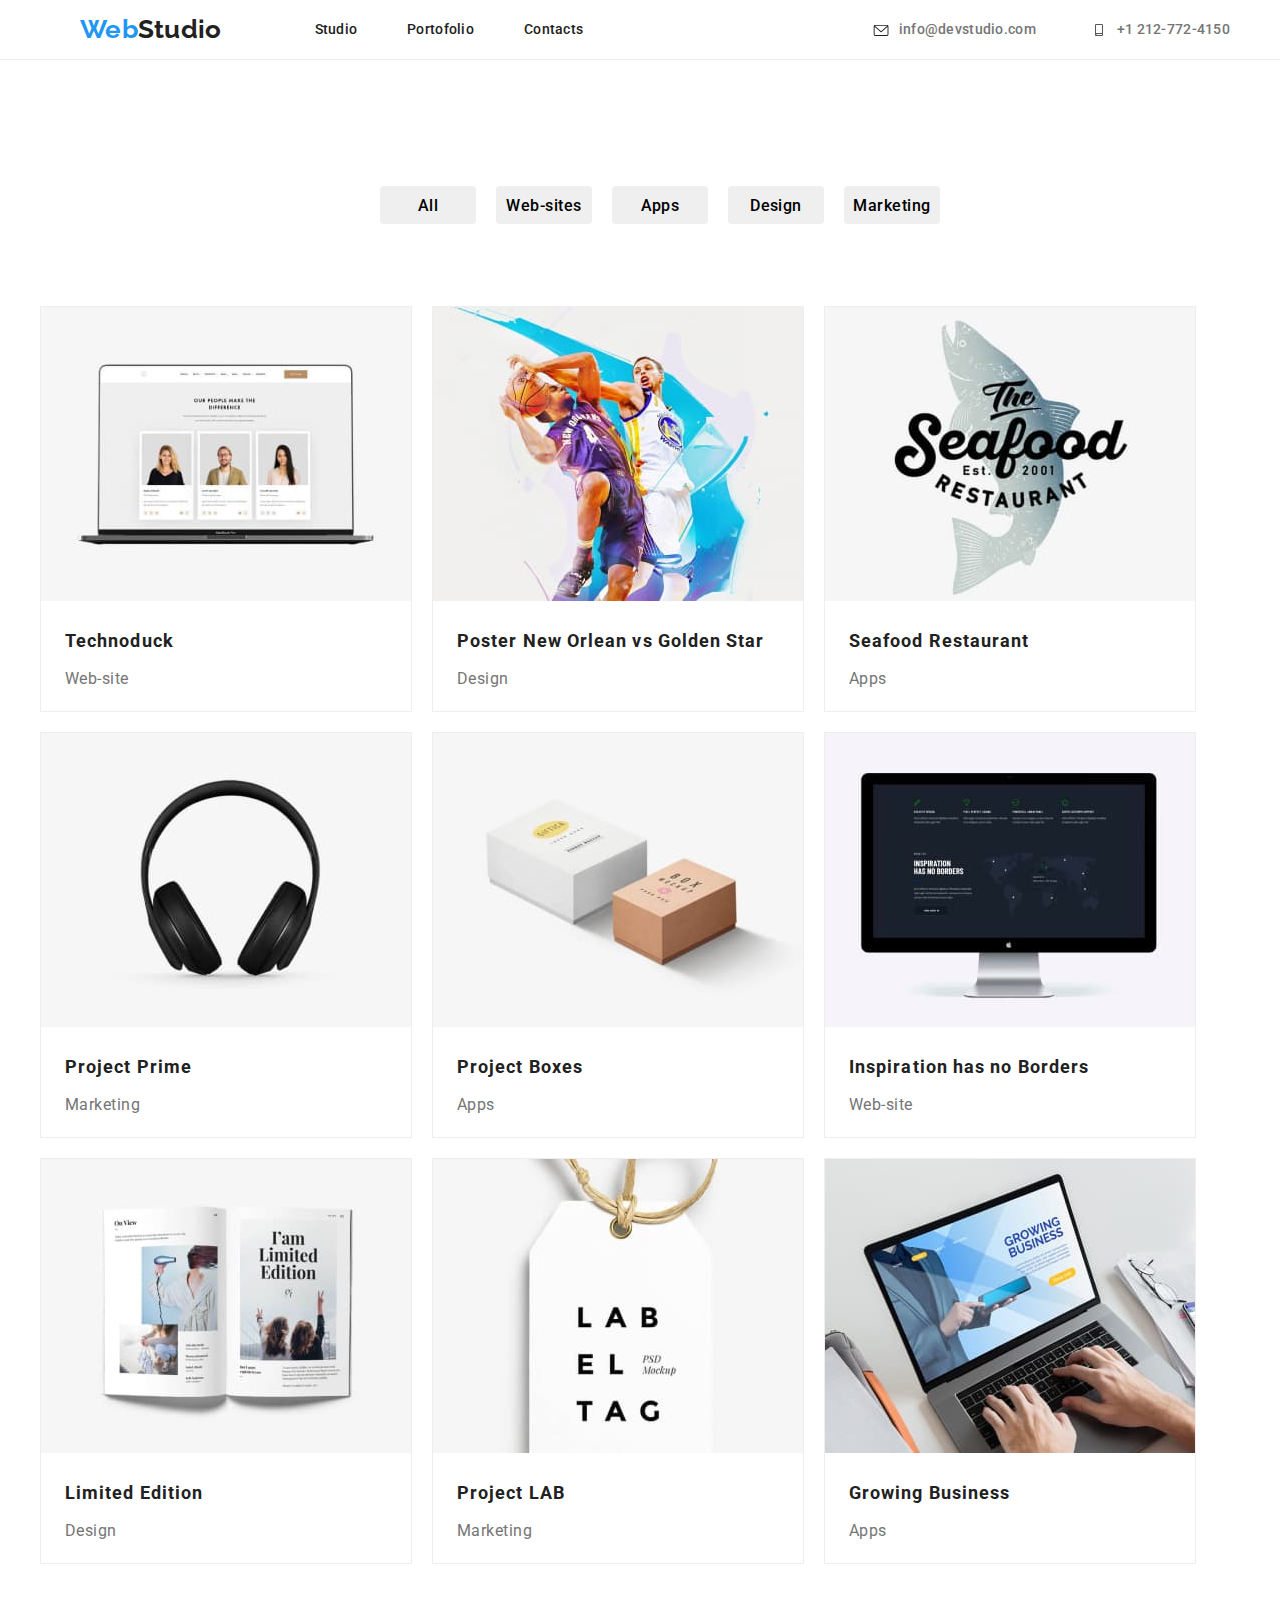
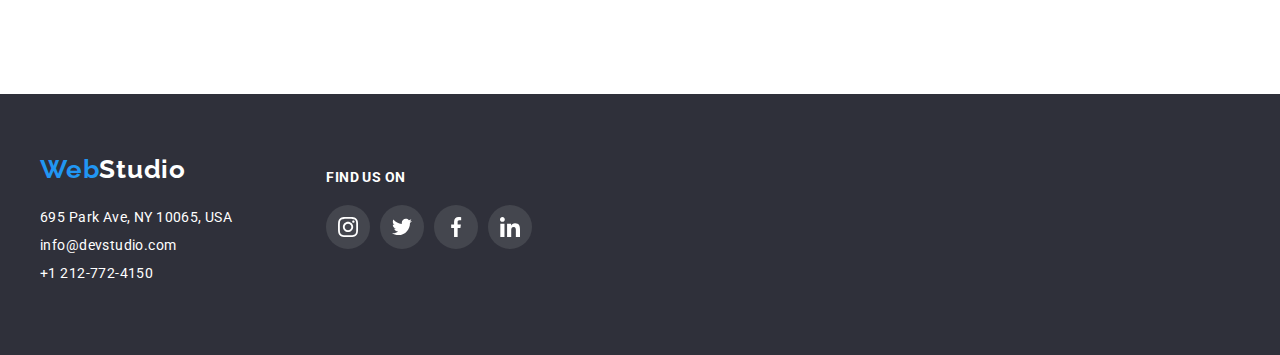
==== portofolio.html @ 041dfe9b "Summary" ====
<!DOCTYPE html>
<html lang="en">

<head>
    <meta charset="UTF-8">
    <meta http-equiv="X-UA-Compatible" content="IE=edge">
    <meta name="viewport" content="width=device-width, initial-scale=1.0">
    <title>Portofolio</title>
    <link rel="stylesheet" href="css/style.css">
</head>

<body>
    <header class="global-header">
        <div class="container">
            <nav class="nav-navigation">
                <div>
                    <ul class="section-header">
                        <li> <a class="logo" href="index.html"><span class="global-logo">Web</span>Studio</a>
                        </li>
                        <li><a class="nav-section" href="index.html" link="http://127.0.0.1:5500/index.html">Studio</a>
                        </li>
                        <li><a class="nav-section" href="portofolio.html"
                                link="http://127.0.0.1:5500/portofolio.html">Portofolio</a></li>
                        <li><a class="nav-section" href="contacts.html">Contacts</a></li>
                    </ul>
                </div>
                <div class="contact-section">
                    <ul class="section-header-info">
                        <li>
                            <svg class="header-svg">
                                <use href="./symbol-defs.svg#icon-envelope"></use>
                            </svg>
                        </li>
                        <li><a class="nav-contact" href="maito:info@devstudio.com">info@devstudio.com</a></li>
                        <li class="telephone">
                            <svg class="header-svg">
                                <use href="./symbol-defs.svg#icon-smartphone">
                                </use>
                            </svg>
                        </li>
                        <li><a class="nav-contact" href="tel:+12127724150">+1 212-772-4150</a></li>
                    </ul>
                </div>
            </nav>
        </div>


    </header>
    </header>
    <main>
        <section class="portofolio-buttons">
            <ul class="buttons">
                <li><button class="btn-section" type="button">All</button></li>
                <li><button class="btn-section" type="button">Web-sites</button></li>
                <li><button class="btn-section" type="button">Apps</button></li>
                <li><button class="btn-section" type="button">Design</button></li>
                <li><button class="btn-section" type="button">Marketing</button></li>
            </ul>
        </section>
        <section>
            <div class="container">
                <ul class="cards-portofolio">
                    <li>
                        <div class="card-portofolio">
                            <img src="images/Technoduck.jpg" alt="Technoduck" />
                            <h3 class="crd-title-portofolio">Technoduck</h3>
                            <p class="crd-text-portofolio">Web-site</p>
                        </div>
                    </li>
                    <li>
                        <div class="card-portofolio">
                            <img src="images/basketball.jpg" alt="Basketball" />
                            <h3 class="crd-title-portofolio">Poster New Orlean vs Golden Star</h3>
                            <p class="crd-text-portofolio">Design</p>
                        </div>
                    </li>
                    <li>
                        <div class="card-portofolio">
                            <img src="images/seafood.jpg" alt="Seafood" />
                            <h3 class="crd-title-portofolio">Seafood Restaurant</h3>
                            <p class="crd-text-portofolio">Apps</p>
                        </div>
                    </li>
                    <li>
                        <div class="card-portofolio">
                            <img src="images/headphones.jpg" alt="Headphones" />
                            <h3 class="crd-title-portofolio">Project Prime</h3>
                            <p class="crd-text-portofolio">Marketing</p>
                        </div>
                    </li>
                    <li>
                        <div class="card-portofolio">
                            <img src="images/boxes.jpg" alt="Boxes" />
                            <h3 class="crd-title-portofolio">Project Boxes</h3>
                            <p class="crd-text-portofolio">Apps</p>
                        </div>
                    </li>

                    <li>
                        <div class="card-portofolio">
                            <img src="images/computer.jpg" alt="Computer" />
                            <h3 class="crd-title-portofolio">Inspiration has no Borders</h3>
                            <p class="crd-text-portofolio">Web-site</p>
                        </div>
                    </li>
                    <li>
                        <div class="card-portofolio">
                            <img src="images/magazine.jpg" alt="Magazine" />
                            <h3 class="crd-title-portofolio">Limited Edition</h3>
                            <p class="crd-text-portofolio">Design</p>
                        </div>
                    </li>
                    <li>
                        <div class="card-portofolio">
                            <img src="images/label.jpg" alt="Label" />
                            <h3 class="crd-title-portofolio">Project LAB</h3>
                            <p class="crd-text-portofolio">Marketing</p>
                        </div>
                    </li>

                    <li>
                        <div class="card-portofolio">
                            <img src="images/laptop.jpg" alt="Laptop" />
                            <h3 class="crd-title-portofolio">Growing Business</h3>
                            <p class="crd-text-portofolio">Apps</p>
                        </div>
                    </li>
                </ul>
            </div>
        </section>
    </main>
    <footer>
        <div class="container">
            <div class="footer-divide">
                <div>
                    <a class="logo-footer" href="index.html"><span class="global-logo">Web</span>Studio</a>
                    <address class="footer-section">
                        <ul class="footer-ul">
                            <li class="address"><a class="footer-section" href=" 695 Park Ave, NY 10065, USA">695 Park
                                    Ave, NY 10065, USA</a>
                            </li>
                            <li class="mail"><a class="footer-section"
                                    href="maito:info@devstudio.com">info@devstudio.com</a>
                            </li>
                            <li class="number"><a class="footer-section" href="tel:+12127724150">+1 212-772-4150</a>
                            </li>
                        </ul>
                    </address>
                </div>
                <div class="right-footer">
                    <h5>Find us on</h5>
                    <div class="footer-social-links">
                        <a href="https://www.instagram.com" class="social-footer" aria-label="Instagram">
                            <svg>
                                <use href="./symbol-defs.svg#icon-instagram-2"></use>
                            </svg>
                        </a>
                        <a href="https://www.twitter.com" class="social-footer" aria-label="Twitter">
                            <svg>
                                <use href="./symbol-defs.svg#icon-twitter-1"></use>
                            </svg>
                        </a>
                        <a href="https://www.facebook.com" class="social-footer" aria-label="Facebook">
                            <svg>
                                <use href="./symbol-defs.svg#icon-facebook-1"></use>
                            </svg>
                        </a>
                        <a href="https://www.linkedin.com" class="social-footer" aria-label="LinkedIn">
                            <svg>
                                <use href="./symbol-defs.svg#icon-linkedin-1"></use>
                            </svg>
                        </a>
                    </div>
                </div>
            </div>
        </div>
    </footer>
</body>

</html>
---- css/style.css ----
@import url("https://fonts.googleapis.com/css2?family=Montserrat:wght@400;700&family=Raleway:wght@400;500;700;900&display=swap");
@import url("https://fonts.googleapis.com/css2?family=Montserrat:wght@400;700&family=Roboto:wght@400;500;700;900&display=swap");

:root {
  --link-color: #2196f3;
  --heading-color: #212121;
  --text-color: #ffffff;
  --alternative-color: #2f3031;
  --logo-font-family: "Raleway", sans-serif;
}

/* Header css */

.global-header {
  display: flex;
  border-bottom: 1px solid #ececec;
}
.container {
  width: 1200px;
  margin: auto;
}
.nav-navigation {
  margin-top: 24;
  margin-bottom: 25;
  display: flex;
  justify-content: space-between;
  align-items: center;
}
.section-header {
  display: flex;
  align-items: center;
}
.logo {
  font-family: var(--logo-font-family);
  font-style: normal;
  font-weight: 700;
  font-size: 26px;
  line-height: 31px;
  margin-right: 93px;
  margin-top: 24;
  margin-bottom: 25;
}

.global-logo {
  color: #2196f3;
}
nav {
  font-family: "Roboto" sans-serif;
  font-style: normal;
  font-weight: 500;
  font-size: 14px;
  line-height: 16px;
  letter-spacing: 0.02em;
  color: var(--heading-color);
}
.nav-section:hover {
  color: var(--link-color);
}
.nav-section {
  margin-top: 24;
  margin-bottom: 25;
  font-family: "Roboto";
  font-size: 14px;
  font-weight: 500;
  line-height: 16px;
  letter-spacing: 0.02em;
  text-align: left;
}
.nav-contact {
  color: #757575;
  font-family: "Roboto";
  font-style: normal;
  font-weight: 500;
  font-size: 14px;
  line-height: 16px;
  letter-spacing: 0.02em;
}
.nav-contact:hover {
  color: var(--link-color);
}

.section-header-info {
  display: flex;
  align-items: center;
}
.hero-section {
  background-color: var(--alternative-color);
  font-family: "Roboto";
  font-style: normal;
  color: var(--text-color);
  margin: 0;
  height: 600px;
  padding-top: 10px;
  background: linear-gradient(rgba(47, 48, 58, 0.4), rgba(47, 48, 58, 0.4)),
    url(/images/main-photo.jpg);
  max-width: 1600px;
}

.section-header li + li {
  margin-right: 50px;
}
.header-title {
  display: flex;
  justify-content: center;
  font-weight: 900;
  font-size: 44px;
  line-height: 60px;
  text-align: center;
  letter-spacing: 0.06em;
  text-transform: uppercase;
  padding-top: 160px;
  margin-left: 250px;
  margin-right: 250px;
  margin-bottom: 0;
}

body {
  margin: 0;
}

.contact-section li {
  padding-right: 10px;
}
.section-title {
}
.section-button {
  justify-content: center;
}
.section-button {
  align-self: baseline;
}

.card {
  background-color: white;
  box-shadow: 0px 1px 3px rgba(0, 0, 0, 0.12), 0px 1px 1px rgba(0, 0, 0, 0.14),
    0px 2px 1px rgba(0, 0, 0, 0.2);
  border-radius: 0px 0px 4px 4px;
  margin-right: 30px;
  margin-bottom: 94px;
}

.card-title {
  display: flex;
  justify-content: center;
  margin-top: 30px;
  margin-bottom: 0;
  font-size: 16px;
  letter-spacing: 0.03em;
  font-weight: 500;
  font-family: "Roboto";
}
.card-text {
  display: flex;
  justify-content: center;
  margin-top: 10px;
  font-size: 16px;
  letter-spacing: 0.03em;
  font-weight: 400;
  font-family: "Roboto";
}

.btn {
  font-family: "Roboto";
  font-style: normal;
  font-family: var(--text-font-family);
  background-color: var(--link-color);
  color: var(--text-color);
  font-size: 16px;
  font-weight: 700;
  cursor: pointer;
  box-shadow: 0px 4px 4px rgba(0, 0, 0, 0.15);
  border-radius: 4px;
  width: 200px;
  height: 50px;
  margin: 40px auto 210px 500px;
}

.btn-section:hover {
  color: var(--text-color);
  font-family: "Roboto";
  font-style: normal;
  font-weight: 500;
  font-size: 16px;
  text-align: center;
  letter-spacing: 0.03em;
  border: 0;
  cursor: pointer;
  background-color: var(--link-color);
  box-shadow: 0px 3px 1px rgba(0, 0, 0, 0.1), 0px 1px 2px rgba(0, 0, 0, 0.08),
    0px 2px 2px rgba(0, 0, 0, 0.12);
  border-radius: 4px;
}
a {
  color: var(--heading-color);
  text-decoration: none;
}

h2 {
  color: var(--heading-color);
  font-family: "Roboto";
  font-style: normal;
  font-weight: 700;
  font-size: 36px;
  line-height: 42px;
  letter-spacing: 0.03em;
}
h3 {
  font-family: "Roboto" sans-serif;
  font-style: normal;
  font-weight: 700;
  font-size: 18px;
  line-height: 36px;
  letter-spacing: 0.06em;
  color: var(--heading-color);
}

h4 {
  color: var(--heading-color);
  font-family: "Roboto";
  font-style: normal;
  font-weight: 500;
  font-size: 16px;
  line-height: 19px;
  letter-spacing: 0.03em;
}
.section-list {
  display: flex;
  font-family: "Roboto";
  font-style: normal;
  font-weight: 400;
  line-height: 24px;
  padding-top: 40px;
  justify-content: center;
}
.section-list li {
  padding-right: 30px;
}
.photo-section {
  display: flex;
  justify-content: center;
  padding-bottom: 30px;
}
.photo-section li {
  padding-right: 30px;
}
.main-section {
  text-align: center;
}
p {
  color: #757575;
}
ul {
  list-style-type: none;
}

.team-pictures {
  width: 270px;
  height: 260px;
}
.section-team {
  background-color: #f5f4fa;
}
.main-section-title {
  text-align: center;
  font-weight: 700;
  font-size: 36px;
  letter-spacing: 0.03em;
  padding-top: 94px;
  padding-bottom: 50px;
}
.team-title {
  padding-bottom: 50px;
}
.cards {
  display: flex;
  justify-content: center;
  margin: 0;
}
/* Footer index.html*/

footer {
  background-color: #2f303a;
  color: var(--text-color);
}

.footer-section {
  font-family: var(--text-color);
  font-style: normal;
  font-weight: 400;
  font-size: 14px;
  line-height: 16px;
  letter-spacing: 0.03em;
  color: var(--text-color);
}
.footer-section:hover {
  color: #2196f3;
  color: var(--link-color);
}

.logo-footer {
  color: var(--text-color);
  font-family: var(--logo-font-family);
  font-size: 26px;
  font-weight: 700;
  line-height: 31px;
  letter-spacing: 0.03em;
  display: flex;
  padding-top: 60px;
  padding-bottom: 10px;
}

.footer-ul {
  padding-left: 0;
}
.right-footer {
  display: flex;
  flex-direction: column;
  margin-top: 75px;
  margin-left: 94px;
}
h5 {
  display: flex;
  font-family: "Roboto";
  font-style: normal;
  font-weight: 700;
  font-size: 14px;
  line-height: 16px;
  letter-spacing: 0.03em;
  text-transform: uppercase;
  color: #ffffff;
  margin-top: 0;
  margin-bottom: 20px;
}
.footer-social-links {
  display: flex;
  gap: 10px;
  justify-content: center;
  padding-bottom: 30px;
}
.footer-social-links svg {
  width: 20px;
  height: 20px;
}
.footer-social-links a {
  color: #fff;
  background-color: #44464e;
  display: flex;
  justify-content: center;
  align-items: center;
  width: 44px;
  height: 44px;
  border-radius: 100px;
}
.footer-social-links a:hover,
.footer-social-links a:focus {
  color: #fff;
  cursor: pointer;
  background: #2196f3;
}
.footer-divide {
  display: flex;
}
.address {
  font-family: "Roboto";
  font-style: normal;
  font-weight: 400;
  padding-bottom: 12px;
  padding-left: 0;
}
.address:focus {
  color: var(--link-color);
}
.mail {
  font-family: "Roboto";
  font-style: normal;
  font-weight: 400;
  padding-bottom: 12px;
}
.number {
  font-family: "Roboto";
  font-style: normal;
  font-weight: 400;
  padding-bottom: 60px;
}

/* Portofolio css */

.button {
  position: absolute;
  top: 61%;
  left: 42.5%;
  font-family: "Roboto";
  font-style: normal;
  font-weight: 700;
  font-size: 16px;
  line-height: 30px;
  padding-top: 10px;
  padding-bottom: 10px;
  padding-left: 20px;
  padding-right: 19px;
  letter-spacing: 0.06em;
  color: #ffffff;
  background: #2196f3;
}
.buttons li {
  margin: 10px;
}
.btn-section {
  cursor: pointer;
  width: 96px;
  height: 38px;
  font-family: "Roboto";
  font-style: normal;
  font-weight: 500;
  font-size: 16px;
  text-align: center;
  letter-spacing: 0.03em;
  border: 0;
  border-radius: 4px;
}

.buttons {
  display: flex;
  text-align: center;
  margin-left: 250px;
  margin-right: 250px;
  justify-content: center;
  padding-top: 100px;
  padding-bottom: 56px;
}

.cards-portofolio {
  padding-bottom: 94px;
  display: flex;
  flex-wrap: wrap;
  padding-inline-start: 0;
}

.card-portofolio {
  background: #ffffff;
  border: 1px solid #eeeeee;
  width: 370px;
  height: 404px;
}
.card-portofolio:hover {
  box-shadow: 0px 1px 1px rgba(0, 0, 0, 0.12), 0px 4px 4px rgba(0, 0, 0, 0.06),
    1px 4px 6px rgba(0, 0, 0, 0.16);
  cursor: pointer;
}
.cards-portofolio li {
  margin-bottom: 20px;
  margin-right: 20px;
}
.crd-title-portofolio {
  font-family: "Roboto";
  font-style: normal;
  font-weight: 700;
  font-size: 18px;
  line-height: 36px;
  letter-spacing: 0.06em;
  color: #212121;
  margin-left: 24px;
  margin-bottom: 0;
}

.crd-text-portofolio {
  font-family: "Roboto";
  font-style: normal;
  font-weight: 400;
  font-size: 16px;
  letter-spacing: 0.03em;
  color: #757575;
  margin-left: 24px;
  margin-top: 10px;
}

/* Icons header and main */

.box {
  display: flex;
  gap: 30px;
  height: 92px;
  width: 170px;
  left: 415px;
  top: 2493px;
  border-radius: 4px;
}
.svg-section {
  width: 170px;
  height: 92px;
  padding: 16px 32px;
  border: 1px solid #afb1b8;
  border-radius: 4px;
  color: #afb1b8;
  box-sizing: border-box;
}
.svg-section:hover {
  color: #2196f3;
  border: 1px solid #2196f3;
}
.section-regular-customers {
  padding-top: 94px;
  padding-bottom: 94px;
}
.symbol-list {
  display: flex;
  flex-direction: row;
  padding-inline-start: 0;
  width: 270px;
  height: 120px;
  background: #f5f4fa;
  border-radius: 4px;
  gap: 30px;
}
.symbol {
  display: flex;
  transform: scale(0.6);
  margin-left: -10px;
  color: #212121;
}
use:hover {
  color: #2196f3;
}
.symbol-list-ul {
  display: flex;
  padding-inline-start: 0;
  width: 270px;
  height: 120px;
  background: #f5f4fa;
  border-radius: 4px;
  gap: 30px;
  margin-left: 145px;
}
.symbol-list {
  display: flex;
  flex-direction: row;
  padding-inline-start: 0;
  width: 270px;
  height: 120px;
  background: #f5f4fa;
  border-radius: 4px;
  gap: 30px;
}
.symbol {
  display: flex;
  transform: scale(0.6);
  margin-left: -10px;
  color: #212121;
}

.symbol-list-ul {
  display: flex;
  flex-direction: row;
  padding-inline-start: 0;
  width: 270px;
  height: 120px;
  background: #f5f4fa;
  border-radius: 4px;
  gap: 30px;
  margin-left: 145px;
  margin-top: 94px;
}
.header-svg {
  display: flex;
  width: 16px;
  height: 12px;
  margin-left: 5px;
  color: #212121;
}

.bluehover a {
  color: #afb1b8;
  background-color: #ffffff;
  display: flex;
  justify-content: center;
  align-items: center;
  width: 44px;
  height: 44px;
  border-radius: 100px;
}
.bluehover a:hover,
.bluehover a:focus {
  color: #fff;
  cursor: pointer;
  background: #2196f3;
}
.bluehover svg {
  width: 20px;
  height: 20px;
}
.bluehover {
  display: flex;
  gap: 10px;
  justify-content: center;
  padding-bottom: 30px;
}
.telephone {
  margin-left: 40px;
}
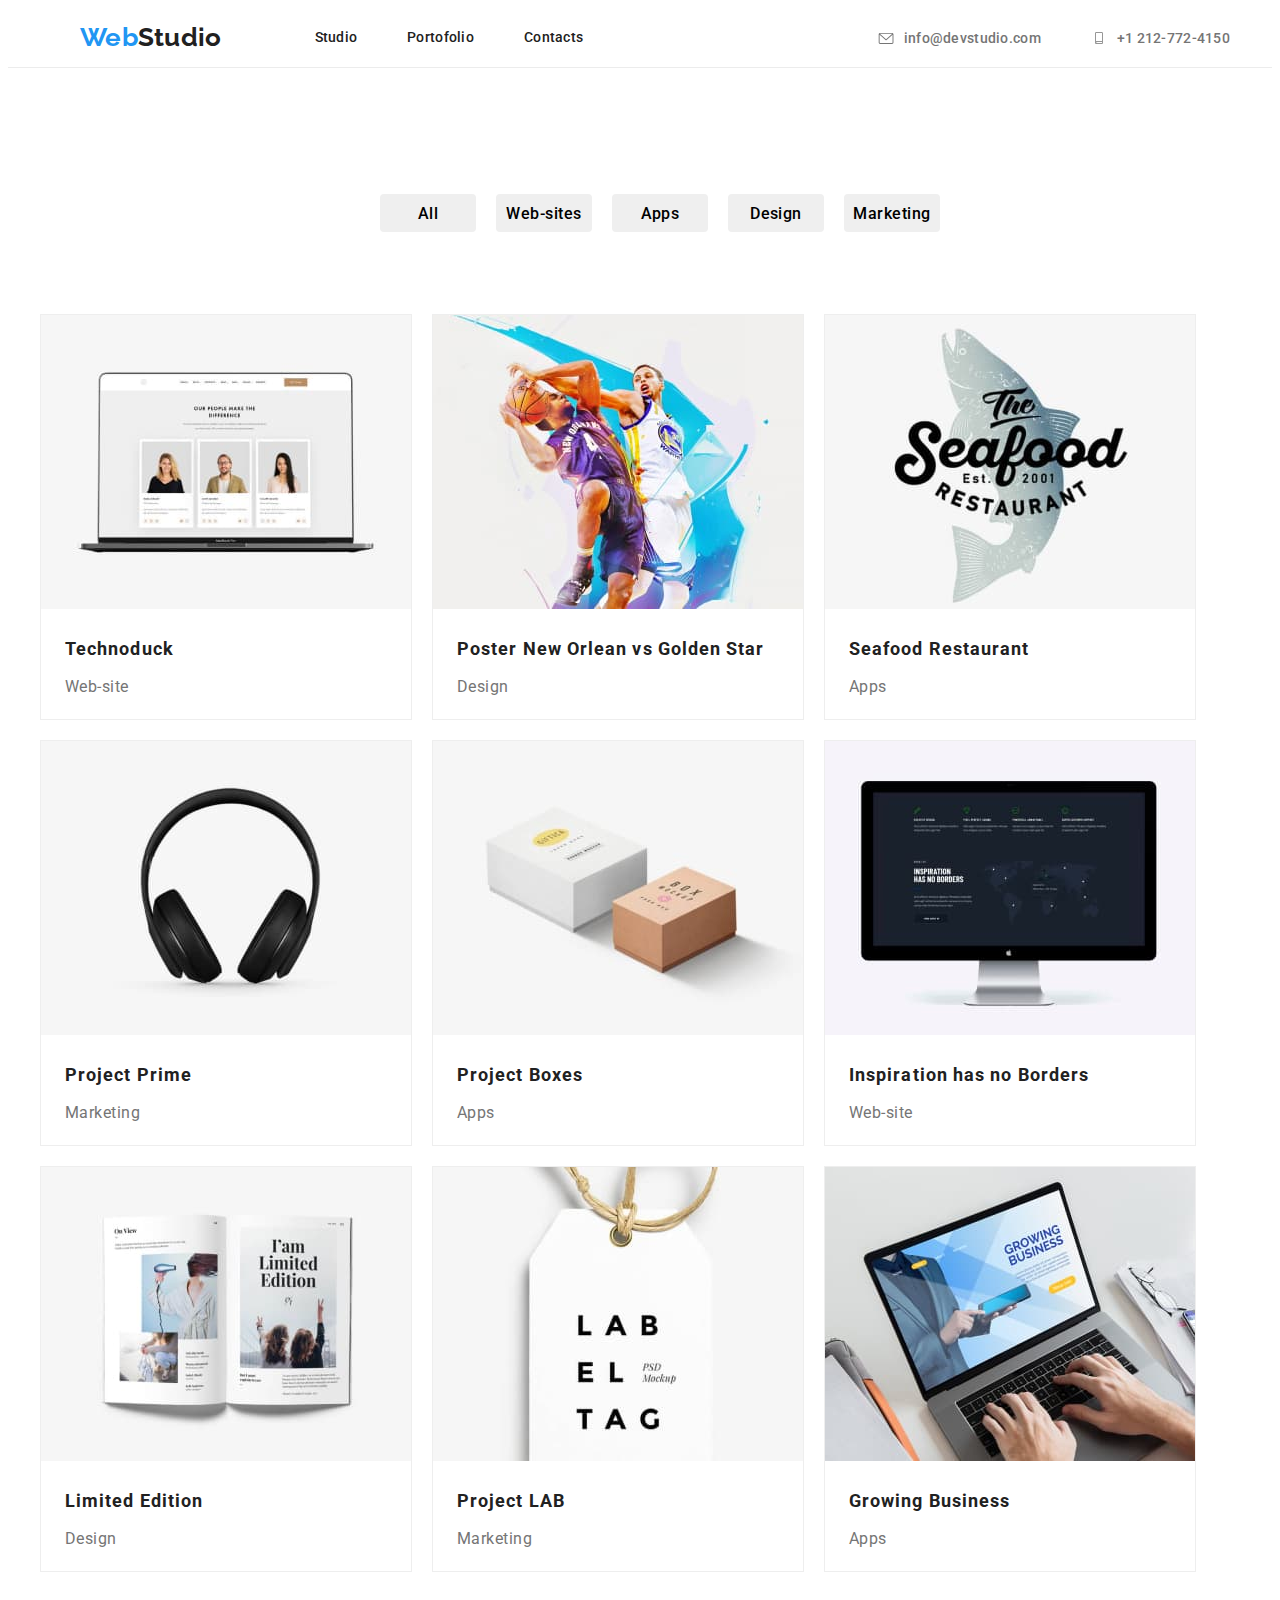
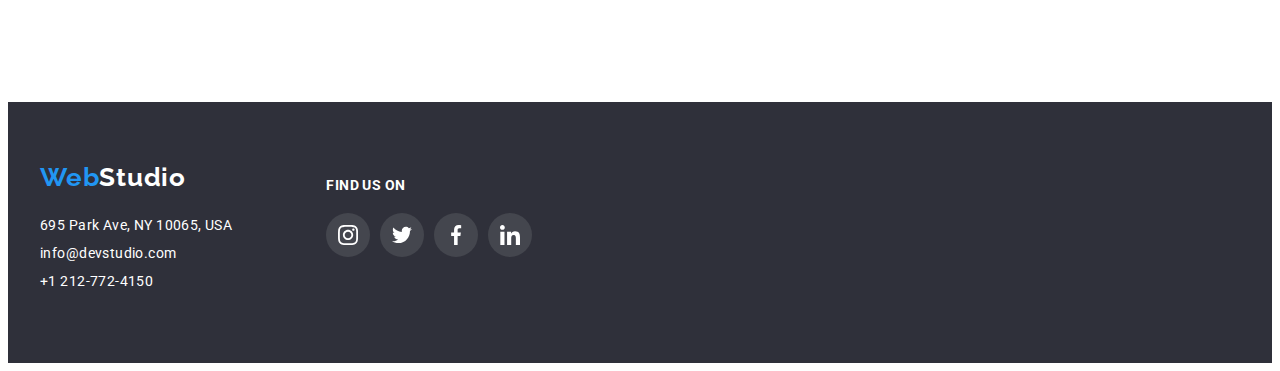
==== commit c9b9e2a7: "Summary" ====
--- a/portofolio.html
+++ b/portofolio.html
@@ -26,26 +26,31 @@
                 </div>
                 <div class="contact-section">
                     <ul class="section-header-info">
+
                         <li>
-                            <svg class="header-svg">
-                                <use href="./symbol-defs.svg#icon-envelope"></use>
-                            </svg>
+                            <a class="mailto" href="maito:info@devstudio.com">info@devstudio.com
+                                <svg class="header-svg">
+                                    <use href="./symbol-defs.svg#icon-envelope"></use>
+                                </svg>
+                            </a>
+
+
                         </li>
-                        <li><a class="nav-contact" href="maito:info@devstudio.com">info@devstudio.com</a></li>
-                        <li class="telephone">
-                            <svg class="header-svg">
-                                <use href="./symbol-defs.svg#icon-smartphone">
-                                </use>
-                            </svg>
+
+                        <li>
+
+                            <a class="telephone" href="tel:+12127724150">+1 212-772-4150
+                                <svg class="header-svg">
+                                    <use href=" ./symbol-defs.svg#icon-smartphone">
+                                    </use>
+                                </svg>
+                            </a>
+
                         </li>
-                        <li><a class="nav-contact" href="tel:+12127724150">+1 212-772-4150</a></li>
                     </ul>
                 </div>
             </nav>
         </div>
-
-
-    </header>
     </header>
     <main>
         <section class="portofolio-buttons">
--- a/css/style.css
+++ b/css/style.css
@@ -26,9 +26,25 @@
   justify-content: space-between;
   align-items: center;
 }
+.nav-navigation a:hover {
+  color: #2196f3;
+}
 .section-header {
   display: flex;
   align-items: center;
+}
+.mailto {
+  font-family: "Roboto";
+  color: #757575;
+  display: flex;
+  flex-direction: row-reverse;
+  margin-right: 40px;
+}
+.telephone {
+  font-family: "Roboto";
+  color: #757575;
+  display: flex;
+  flex-direction: row-reverse;
 }
 .logo {
   font-family: var(--logo-font-family);
@@ -66,7 +82,10 @@
   letter-spacing: 0.02em;
   text-align: left;
 }
-.nav-contact {
+
+.section-header-info {
+  display: flex;
+  align-items: center;
   color: #757575;
   font-family: "Roboto";
   font-style: normal;
@@ -75,13 +94,12 @@
   line-height: 16px;
   letter-spacing: 0.02em;
 }
-.nav-contact:hover {
-  color: var(--link-color);
-}
-
-.section-header-info {
-  display: flex;
-  align-items: center;
+.section-hea li {
+  display: flex;
+}
+
+.section-header-info li:hover {
+  color: #2196f3;
 }
 .hero-section {
   background-color: var(--alternative-color);
@@ -93,7 +111,6 @@
   padding-top: 10px;
   background: linear-gradient(rgba(47, 48, 58, 0.4), rgba(47, 48, 58, 0.4)),
     url(/images/main-photo.jpg);
-  max-width: 1600px;
 }
 
 .section-header li + li {
@@ -115,11 +132,11 @@
 }
 
 body {
-  margin: 0;
 }
 
 .contact-section li {
   padding-right: 10px;
+  display: flex;
 }
 .section-title {
 }
@@ -228,13 +245,15 @@
   font-family: "Roboto";
   font-style: normal;
   font-weight: 400;
-  line-height: 24px;
-  padding-top: 40px;
-  justify-content: center;
-}
-.section-list li {
-  padding-right: 30px;
-}
+  padding-bottom: 94px;
+  padding-left: 130px;
+  padding-right: 150px;
+  padding-top: 20px;
+}
+.section-list li + li {
+  gap: 30px;
+}
+
 .photo-section {
   display: flex;
   justify-content: center;
@@ -248,6 +267,16 @@
 }
 p {
   color: #757575;
+}
+
+.item-text {
+  font-family: "Roboto";
+  font-style: normal;
+  font-weight: 400;
+  font-size: 14px;
+  letter-spacing: 0.03em;
+  width: 270px;
+  height: 75px;
 }
 ul {
   list-style-type: none;
@@ -529,7 +558,6 @@
   background: #f5f4fa;
   border-radius: 4px;
   gap: 30px;
-  margin-left: 145px;
 }
 .symbol-list {
   display: flex;
@@ -557,15 +585,14 @@
   background: #f5f4fa;
   border-radius: 4px;
   gap: 30px;
-  margin-left: 145px;
   margin-top: 94px;
 }
 .header-svg {
   display: flex;
   width: 16px;
   height: 12px;
-  margin-left: 5px;
-  color: #212121;
+  margin-right: 10px;
+  margin-top: 2px;
 }
 
 .bluehover a {
@@ -594,6 +621,3 @@
   justify-content: center;
   padding-bottom: 30px;
 }
-.telephone {
-  margin-left: 40px;
-}
